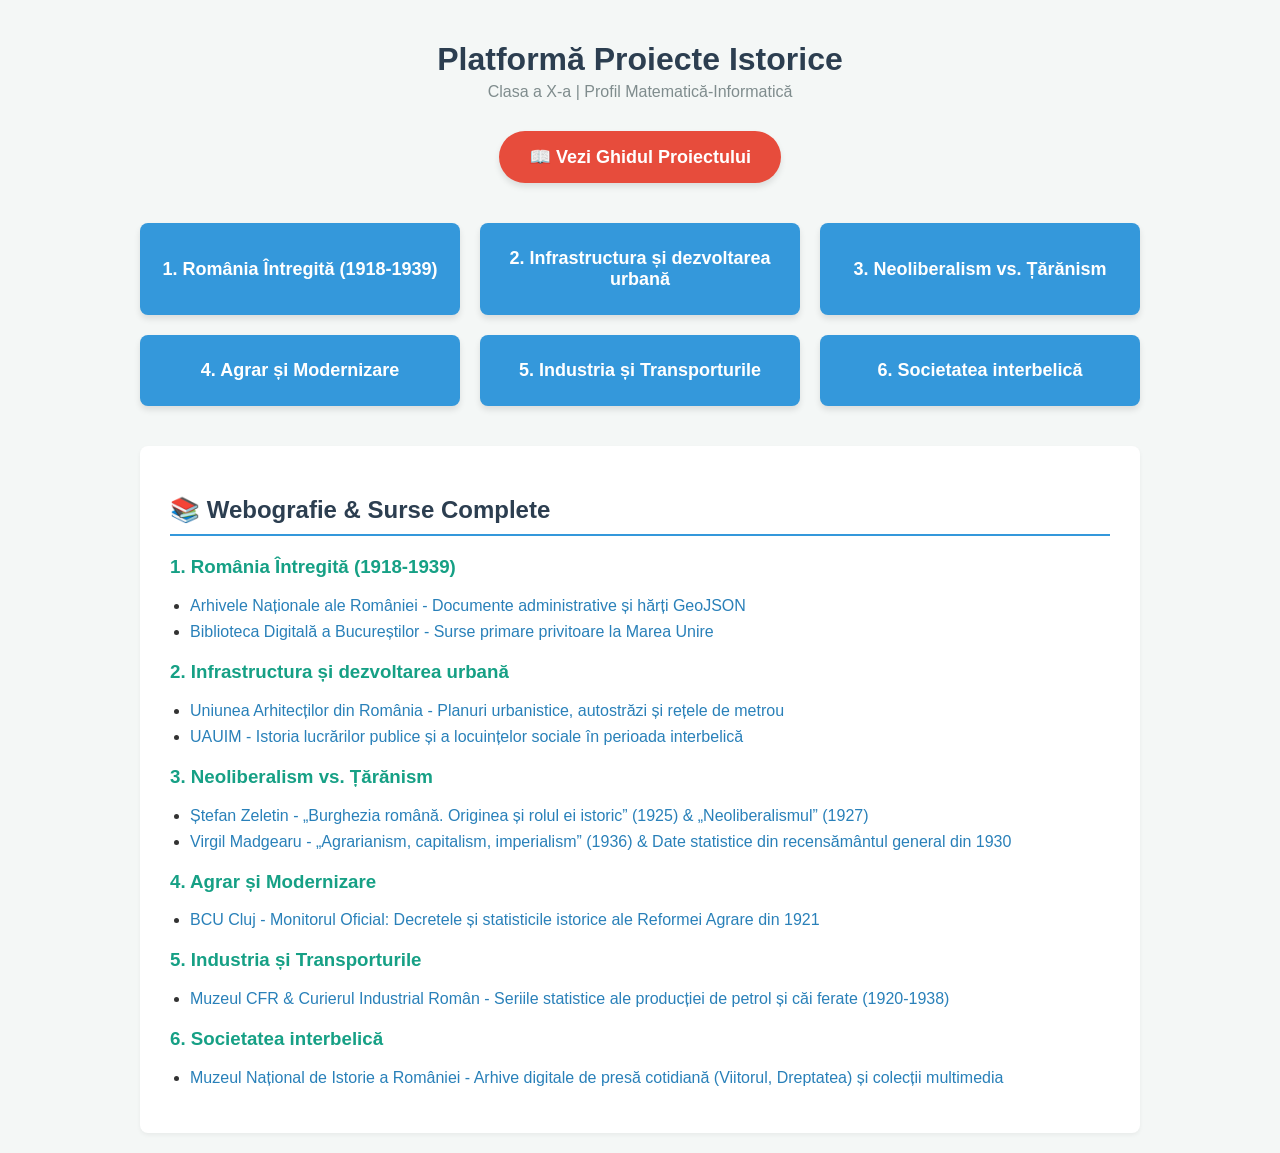
==== index.html @ 58ab7eed "Initial commit" ====
<!DOCTYPE html>
<html lang="ro">
<head>
    <meta charset="UTF-8">
    <meta name="viewport" content="width=device-width, initial-scale=1.0">
    <title>Proiecte Istoria României</title>
    <style>
        body {
            font-family: 'Segoe UI', Tahoma, Geneva, Verdana, sans-serif;
            background-color: #f4f7f6;
            color: #333;
            margin: 0;
            padding: 20px;
            display: flex;
            flex-direction: column;
            align-items: center;
        }
        h1 {
            color: #2c3e50;
            margin-bottom: 5px;
            text-align: center;
        }
        .subtitle {
            color: #7f8c8d;
            margin-bottom: 30px;
            font-size: 16px;
        }
        .grid-container {
            display: grid;
            grid-template-columns: repeat(auto-fit, minmax(280px, 1fr));
            gap: 20px;
            max-width: 1000px;
            width: 100%;
            margin-bottom: 40px;
        }
        .btn-proiect {
            background-color: #3498db;
            color: white;
            padding: 25px 20px;
            text-align: center;
            text-decoration: none;
            font-size: 18px;
            font-weight: bold;
            border-radius: 8px;
            box-shadow: 0 4px 6px rgba(0,0,0,0.1);
            transition: transform 0.2s, background-color 0.2s;
            display: flex;
            align-items: center;
            justify-content: center;
        }
        .btn-proiect:hover {
            background-color: #2980b9;
            transform: translateY(-3px);
        }
        .btn-pdf {
            background-color: #e74c3c;
            color: white;
            padding: 15px 30px;
            border: none;
            font-size: 18px;
            font-weight: bold;
            border-radius: 30px;
            box-shadow: 0 4px 6px rgba(0,0,0,0.1);
            margin-bottom: 40px;
            cursor: pointer;
            transition: background-color 0.2s;
        }
        .btn-pdf:hover {
            background-color: #c0392b;
        }
        .webografie {
            background-color: white;
            padding: 30px;
            border-radius: 8px;
            box-shadow: 0 2px 4px rgba(0,0,0,0.05);
            max-width: 1000px;
            width: 100%;
            box-sizing: border-box;
        }
        .webografie h2 {
            color: #2c3e50;
            border-bottom: 2px solid #3498db;
            padding-bottom: 10px;
        }
        .webografie h3 {
            color: #16a085;
            margin-top: 20px;
        }
        .webografie ul {
            padding-left: 20px;
        }
        .webografie li {
            margin-bottom: 8px;
        }
        .webografie a {
            color: #2980b9;
            text-decoration: none;
        }
        .webografie a:hover {
            text-decoration: underline;
        }

        /* Stiluri Fereastră Modală (Ghid) */
        .modal {
            display: none;
            position: fixed;
            z-index: 1000;
            left: 0;
            top: 0;
            width: 100%;
            height: 100%;
            background-color: rgba(0,0,0,0.6);
            overflow-y: auto;
        }
        .modal-content {
            background-color: white;
            margin: 40px auto;
            padding: 30px;
            border-radius: 8px;
            max-width: 850px;
            width: 90%;
            box-shadow: 0 5px 15px rgba(0,0,0,0.3);
            line-height: 1.6;
        }
        .close-btn {
            color: #aaa;
            float: right;
            font-size: 28px;
            font-weight: bold;
            cursor: pointer;
        }
        .close-btn:hover {
            color: #333;
        }
        .ghid-tabel {
            width: 100%;
            border-collapse: collapse;
            margin: 15px 0;
        }
        .ghid-tabel th, .ghid-tabel td {
            border: 1px solid #ddd;
            padding: 10px;
            text-align: left;
        }
        .ghid-tabel th {
            background-color: #f2f2f2;
        }
    </style>
</head>
<body>

    <h1>Platformă Proiecte Istorice</h1>
    <div class="subtitle">Clasa a X-a | Profil Matematică-Informatică</div>

    <!-- Buton Ghid Functional -->
    <a href="ghidul-elevului.pdf" target="_blank" rel="noopener noreferrer" style="text-decoration: none;">
    <button class="btn-pdf">📖 Vezi Ghidul Proiectului</button>
    </a>

    <!-- Gridul cu cele 6 Proiecte -->
    <div class="grid-container">
        <a href="romania-intregita/" class="btn-proiect">1. România Întregită (1918-1939)</a>
        <a href="infrastructura-urbanizare/" class="btn-proiect">2. Infrastructura și dezvoltarea urbană</a>
        <a href="neoliberalism-taranism/" class="btn-proiect">3. Neoliberalism vs. Țărănism</a>
        <a href="agrar-modernizare/" class="btn-proiect">4. Agrar și Modernizare</a>
        <a href="industrie-transporturi/" class="btn-proiect">5. Industria și Transporturile</a>
        <a href="societatea-interbelica/" class="btn-proiect">6. Societatea interbelică</a>
    </div>

    <!-- Secțiunea Webografie acumulată din toate proiectele -->
    <div class="webografie">
        <h2>📚 Webografie & Surse Complete</h2>
        
        <h3>1. România Întregită (1918-1939)</h3>
        <ul>
            <li><a href="https://anr.gov.ro" target="_blank">Arhivele Naționale ale României - Documente administrative și hărți GeoJSON</a></li>
            <li><a href="http://digibuc.ro" target="_blank">Biblioteca Digitală a Bucureștilor - Surse primare privitoare la Marea Unire</a></li>
        </ul>

        <h3>2. Infrastructura și dezvoltarea urbană</h3>
        <ul>
            <li><a href="https://uniuneaarhitectilor.ro" target="_blank">Uniunea Arhitecților din România - Planuri urbanistice, autostrăzi și rețele de metrou</a></li>
            <li><a href="https://uauim.ro" target="_blank">UAUIM - Istoria lucrărilor publice și a locuințelor sociale în perioada interbelică</a></li>
        </ul>

        <h3>3. Neoliberalism vs. Țărănism</h3>
        <ul>
            <li><a href="https://bcub.ro" target="_blank">Ștefan Zeletin - „Burghezia română. Originea și rolul ei istoric” (1925) & „Neoliberalismul” (1927)</a></li>
            <li><a href="https://academiaromana.ro" target="_blank">Virgil Madgearu - „Agrarianism, capitalism, imperialism” (1936) & Date statistice din recensământul general din 1930</a></li>
        </ul>

        <h3>4. Agrar și Modernizare</h3>
        <ul>
            <li><a href="http://bcucluj.ro" target="_blank">BCU Cluj - Monitorul Oficial: Decretele și statisticile istorice ale Reformei Agrare din 1921</a></li>
        </ul>

        <h3>5. Industria și Transporturile</h3>
        <ul>
            <li><a href="http://muzeulcfr.ro" target="_blank">Muzeul CFR & Curierul Industrial Român - Seriile statistice ale producției de petrol și căi ferate (1920-1938)</a></li>
        </ul>

        <h3>6. Societatea interbelică</h3>
        <ul>
            <li><a href="https://muzeulnationalistorie.ro" target="_blank">Muzeul Național de Istorie a României - Arhive digitale de presă cotidiană (Viitorul, Dreptatea) și colecții multimedia</a></li>
        </ul>
    </div>

    <!-- Fereastră Modală Ghid -->
    <div id="ghidModal" class="modal">
        <div class="modal-content">
            <span class="close-btn" onclick="closeModal()">&times;</span>
            <h2>GHIDUL ELEVULUI: PROIECTUL DE CREARE A RESURSELOR DIGITALE LA ISTORIE</h2>
            <p><strong>Clasa a X-a | Profil Matematică-Informatică</strong></p>
            <p>Activitate interdisciplinară ce îmbină analiza istorică riguroasă cu competențele avansate de programare și design digital.</p>
            
            <h3>1. Obiective și structură</h3>
            <ul>
                <li><strong>Durată:</strong> 2 săptămâni</li>
                <li><strong>Format echipă:</strong> 5 membri (cu roluri clare: Programator Lead, Documentarist, Analist Date, UI/UX Designer, Editor Multimedia)</li>
            </ul>

            <h3>2. Repartizarea echipelor</h3>
            <table class="ghid-tabel">
                <thead>
                    <tr>
                        <th>Echipă</th>
                        <th>Tematică principală</th>
                        <th>Livrabil digital</th>
                        <th>Tehnologii</th>
                    </tr>
                </thead>
                <tbody>
                    <tr><td>Echipa 1</td><td>România Întregită (1918-1939)</td><td>Harta Interactivă (Sistem GIS)</td><td>Leaflet.js, GeoJSON</td></tr>
                    <tr><td>Echipa 2</td><td>Infrastructura și dezvoltarea urbană</td><td>Harta Interactivă & Timeline</td><td>Mapbox, TimelineJS</td></tr>
                    <tr><td>Echipa 3</td><td>Neoliberalism vs. Țărănism</td><td>Infografic & Simulator Economic</td><td>Figma, Chart.js, JS</td></tr>
                    <tr><td>Echipa 4</td><td>Agrar și Modernizare</td><td>Revistă Digitală / Modul Interactiv</td><td>Genially, Canva</td></tr>
                    <tr><td>Echipa 5</td><td>Industria și Transporturile</td><td>Infografic cu Grafice Dinamice</td><td>Chart.js, SVG, Canvas</td></tr>
                    <tr><td>Echipa 6</td><td>Societatea interbelică</td><td>Revistă Digitală Multimedia</td><td>FlipHTML5, Audio/Video</td></tr>
                </tbody>
            </table>

            <h3>3. Calendar & Evaluare</h3>
            <p><strong>Săptămâna 1:</strong> Documentare, wireframe, culegere coordonate GIS și structurare date (JSON/CSV).</p>
            <p><strong>Săptămâna 2:</strong> Asamblare, testare responsivitate, publicare pe GitHub Pages/Netlify și susținerea prezentării (10 min).</p>
            <p><strong>Punctaj maxim:</strong> Istorie (2.5p), Tehnic (2.5p), Design (2.0p), Echipă (1.5p), Prezentare (1.5p). *1 punct acordat din oficiu.</p>
        </div>
    </div>

    <script>
        function openModal() {
            document.getElementById('ghidModal').style.display = 'block';
document.body.style.overflow = 'hidden'; /* Oprește scroll-ul paginii principale */
}
function closeModal() {
document.getElementById('ghidModal').style.display = 'none';
document.body.style.overflow = 'auto';
}
window.onclick = function(event) {
var modal = document.getElementById('ghidModal');
if (event.target == modal) {
closeModal();
}
}
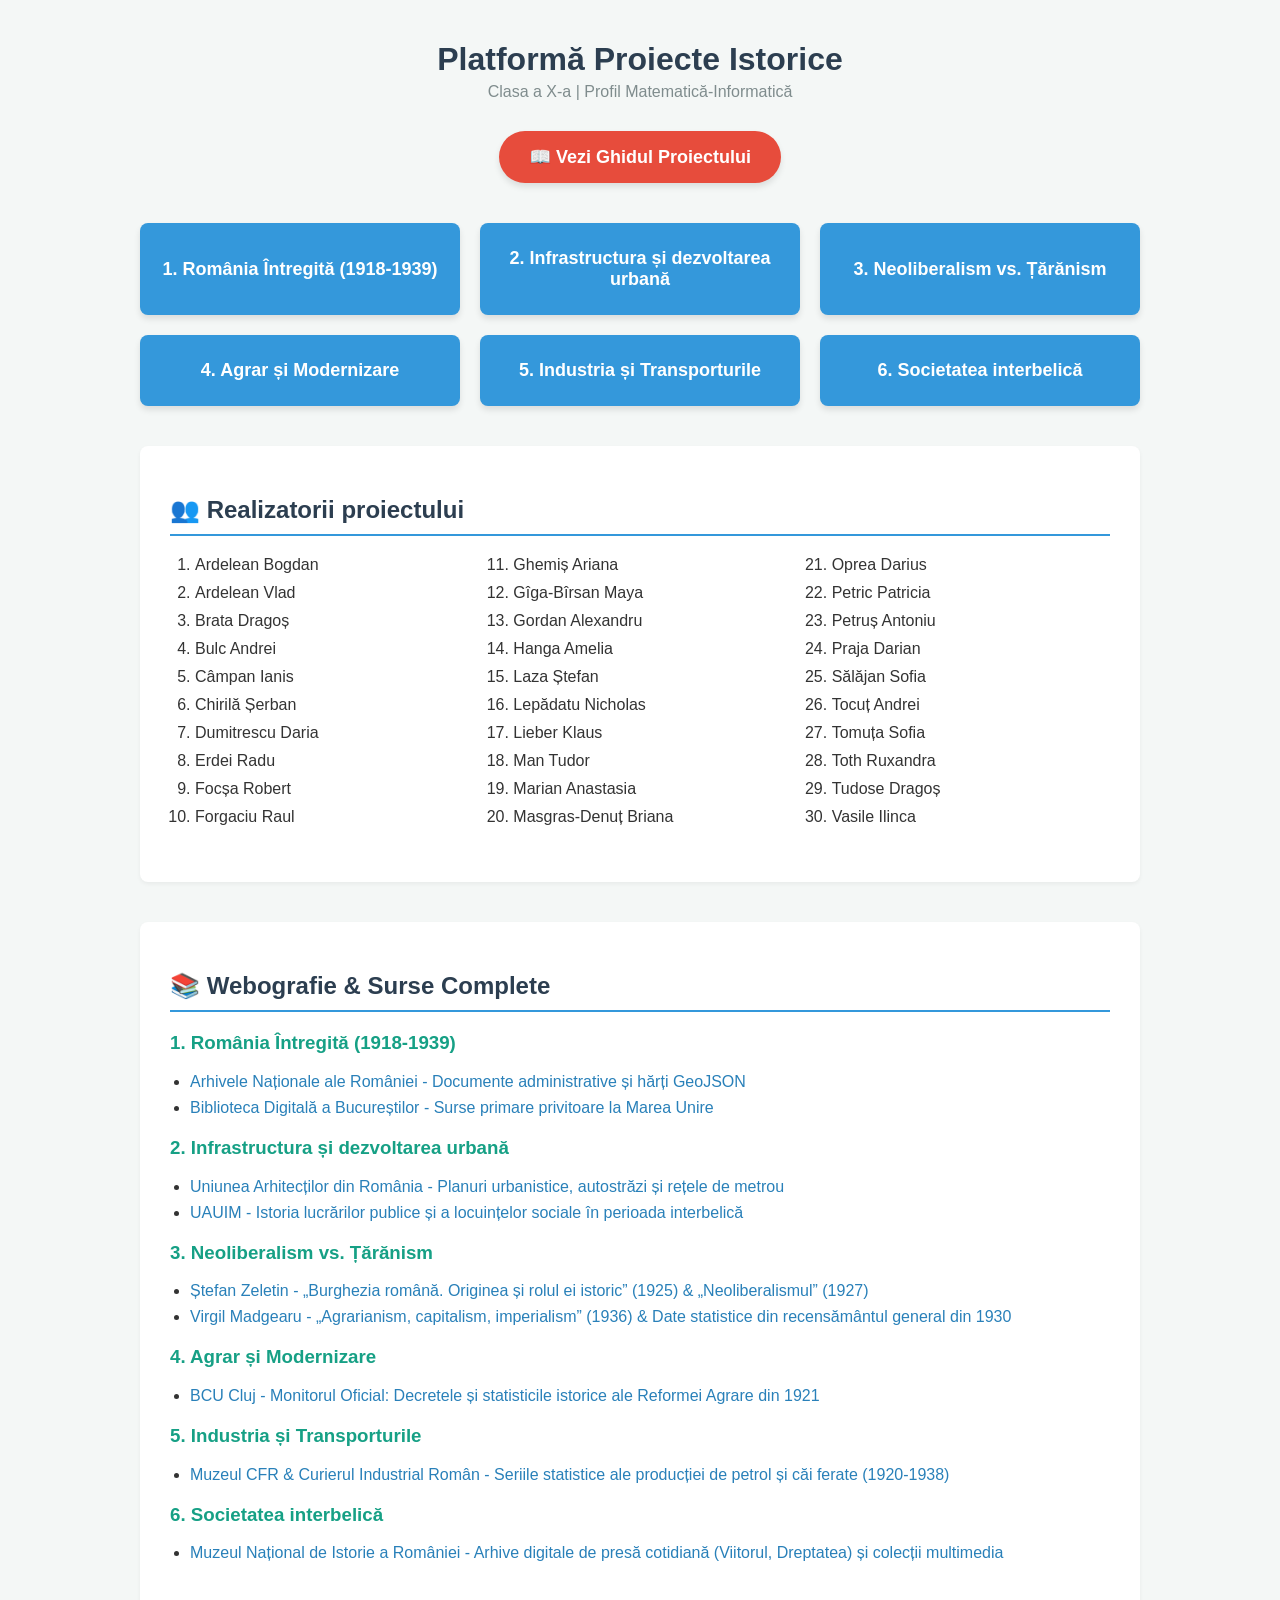
==== commit ec2f8cbb: "Add contributors" ====
--- a/index.html
+++ b/index.html
@@ -145,6 +145,46 @@
         .ghid-tabel th {
             background-color: #f2f2f2;
         }
+
+        .realizatori {
+            background-color: white;
+            padding: 30px;
+            border-radius: 8px;
+            box-shadow: 0 2px 4px rgba(0,0,0,0.05);
+            max-width: 1000px;
+            width: 100%;
+            box-sizing: border-box;
+            margin-bottom: 40px;
+        }
+
+        .realizatori h2 {
+            color: #2c3e50;
+            border-bottom: 2px solid #3498db;
+            padding-bottom: 10px;
+        }
+
+        .realizatori ol {
+            columns: 3;
+            column-gap: 40px;
+            padding-left: 25px;
+        }
+
+        .realizatori li {
+            margin-bottom: 10px;
+            break-inside: avoid;
+        }
+
+        @media (max-width: 700px) {
+            .realizatori ol {
+                columns: 2;
+            }
+        }
+
+        @media (max-width: 450px) {
+            .realizatori ol {
+                columns: 1;
+            }
+        }
     </style>
 </head>
 <body>
@@ -165,6 +205,45 @@
         <a href="agrar-modernizare/" class="btn-proiect">4. Agrar și Modernizare</a>
         <a href="industrie-transporturi/" class="btn-proiect">5. Industria și Transporturile</a>
         <a href="societatea-interbelica/" class="btn-proiect">6. Societatea interbelică</a>
+    </div>
+
+
+
+    <!-- Lista realizatorilor proiectului -->
+    <div class="realizatori">
+        <h2>👥 Realizatorii proiectului</h2>
+        <ol>
+            <li>Ardelean Bogdan</li>
+            <li>Ardelean Vlad</li>
+            <li>Brata Dragoș</li>
+            <li>Bulc Andrei</li>
+            <li>Câmpan Ianis</li>
+            <li>Chirilă Șerban</li>
+            <li>Dumitrescu Daria</li>
+            <li>Erdei Radu</li>
+            <li>Focșa Robert</li>
+            <li>Forgaciu Raul</li>
+            <li>Ghemiș Ariana</li>
+            <li>Gîga-Bîrsan Maya</li>
+            <li>Gordan Alexandru</li>
+            <li>Hanga Amelia</li>
+            <li>Laza Ștefan</li>
+            <li>Lepădatu Nicholas</li>
+            <li>Lieber Klaus</li>
+            <li>Man Tudor</li>
+            <li>Marian Anastasia</li>
+            <li>Masgras-Denuț Briana</li>
+            <li>Oprea Darius</li>
+            <li>Petric Patricia</li>
+            <li>Petruș Antoniu</li>
+            <li>Praja Darian</li>
+            <li>Sălăjan Sofia</li>
+            <li>Tocuț Andrei</li>
+            <li>Tomuța Sofia</li>
+            <li>Toth Ruxandra</li>
+            <li>Tudose Dragoș</li>
+            <li>Vasile Ilinca</li>
+        </ol>
     </div>
 
     <!-- Secțiunea Webografie acumulată din toate proiectele -->
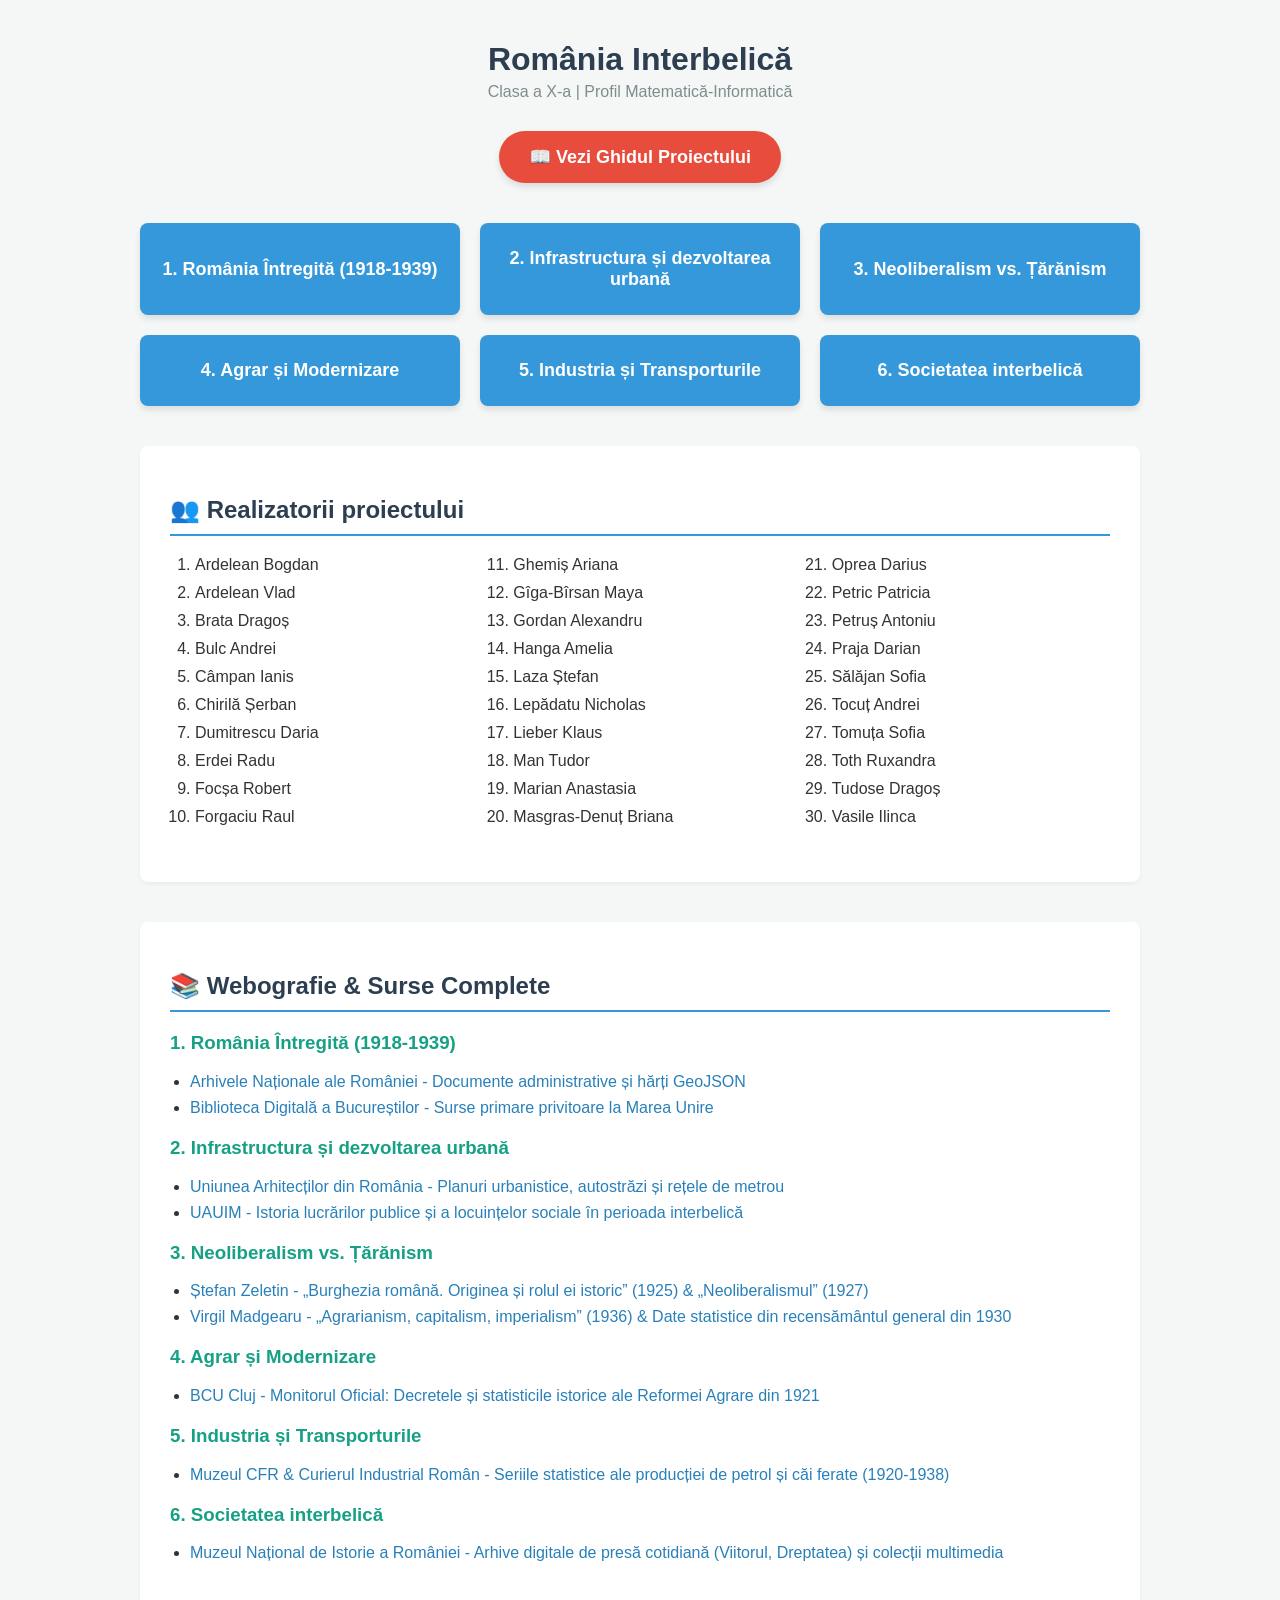
==== commit 16b1eaba: "Update title" ====
--- a/index.html
+++ b/index.html
@@ -189,7 +189,7 @@
 </head>
 <body>
 
-    <h1>Platformă Proiecte Istorice</h1>
+    <h1>România Interbelică</h1>
     <div class="subtitle">Clasa a X-a | Profil Matematică-Informatică</div>
 
     <!-- Buton Ghid Functional -->
